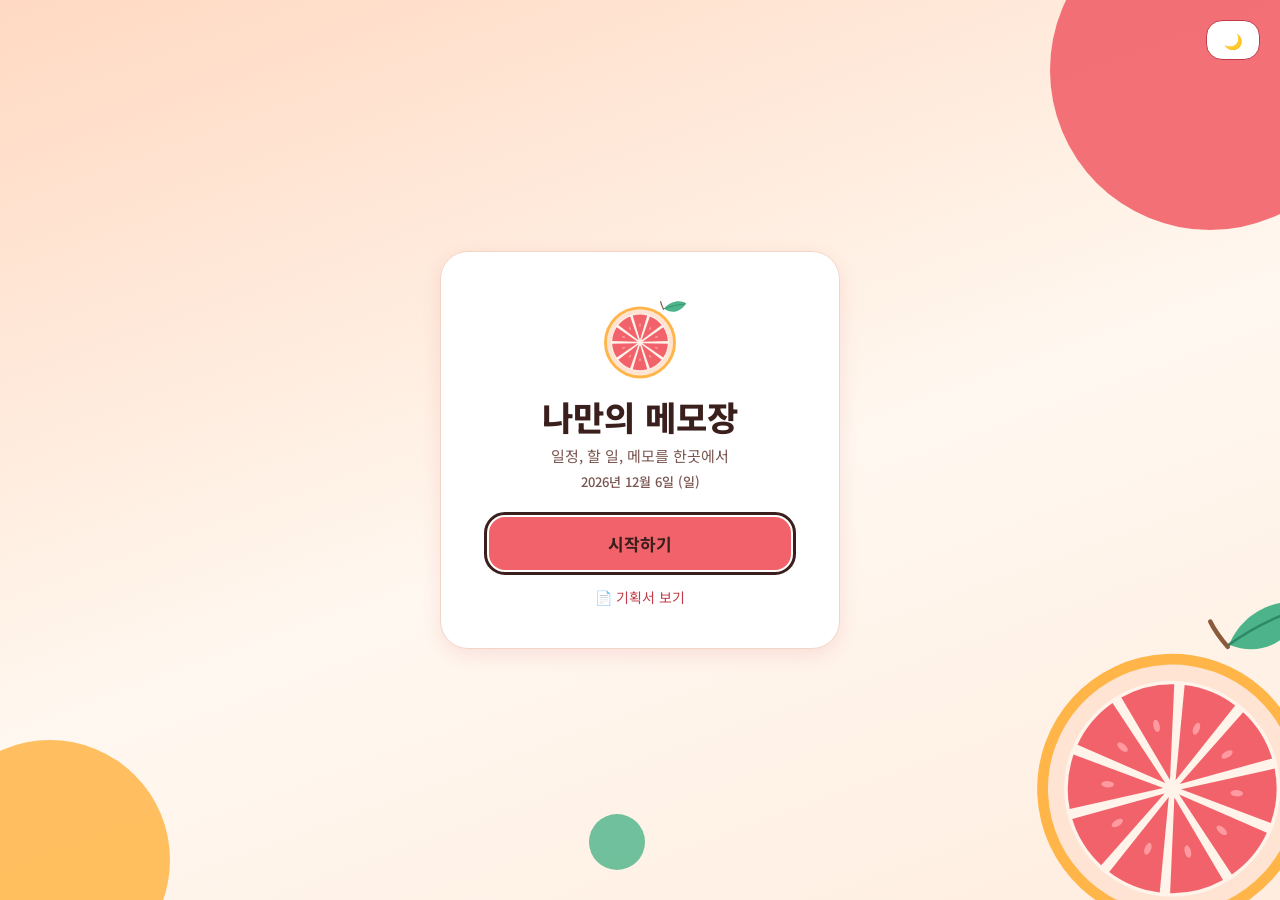
==== memo-jamong.html @ b7bcbe64 "Add memo-jamong.html with the grapefruit design (new file) Same features and content as memo.html, r" ====
<!DOCTYPE html>
<html lang="ko">
<head>
<meta charset="UTF-8">
<meta name="viewport" content="width=device-width, initial-scale=1">
<title>나만의 메모장</title>
<link rel="preconnect" href="https://fonts.googleapis.com">
<link rel="preconnect" href="https://fonts.gstatic.com" crossorigin>
<link href="https://fonts.googleapis.com/css2?family=Noto+Sans+KR:wght@400;500;600;700;800&display=swap" rel="stylesheet">
<style>
  /* ===== 자몽 메모장 디자인 (디자인 시스템 '자몽 메모장'의 tokens.json 값 그대로) =====
     화면 구성과 기능은 기존 memo.html과 같고, 모양(색, 글꼴, 둥근 정도, 그림자, 그림)만 바꿨어요.
     색을 바꾸고 싶으면 아래 :root 의 값만 고치면 전체 분위기가 바뀝니다. */
  :root {
    --bg-100: #FFF8F0;          /* 페이지 배경 (크림빛 아이보리) */
    --bg-200: #FFEDE0;          /* 한 단계 진한 영역 */
    --surface: #FFFFFF;         /* 카드, 입력창 바탕 */
    --ink: #3A1F1D;             /* 본문 글자 */
    --ink-muted: #7A5550;       /* 보조 글자 */
    --grapefruit: #F2626B;      /* 대표색 (핑크 자몽): 버튼, 선택된 탭 */
    --on-grapefruit: #3A1F1D;   /* 대표색 위의 글자 */
    --grapefruit-deep: #C23A47; /* 밝은 바탕 위 강조 글자, 별, 링크 */
    --citrus: #FFB547;          /* 포인트색 (오렌지): 오늘 날짜, 일정 */
    --peach: #FFD9C2;           /* 부드러운 면, 태그 바탕 */
    --mint: #4DB38A;            /* 잎사귀색: 완료 체크 */
    --mint-soft: #E3F5EC;       /* 마감 뱃지 바탕 */
    --mint-ink: #1F6E50;        /* 마감 뱃지 글자 */
    --line: #F3D5C8;            /* 테두리 */
    --late-bg: #C23A47;         /* 마감 지남 뱃지 */
    --late-ink: #FFFFFF;
    --header-bg: rgba(255,255,255,.88);
    --space-1: 4px; --space-2: 8px; --space-3: 16px; --space-4: 24px; --space-5: 32px; --space-6: 48px;
    --radius-sm: 8px; --radius-md: 16px; --radius-lg: 28px; --radius-pill: 999px;
    --shadow-card: 0 6px 20px rgba(194,58,71,0.12);
    --font-sans: "Pretendard", "Noto Sans KR", system-ui, sans-serif;
    --fruit: url("[data-uri]");  /* 자몽 단면 그림 */
  }
  /* 다크 모드: 🌙 버튼을 누르면 같은 이름의 색이 어두운 값으로 바뀝니다 */
  :root[data-theme="dark"] {
    color-scheme: dark;
    --bg-100: #22171A; --bg-200: #2D2024; --surface: #33262A;
    --ink: #FBEDE6; --ink-muted: #CDAFA8;
    --grapefruit: #FF8A91; --on-grapefruit: #2A1416; --grapefruit-deep: #FF8A91;
    --citrus: #FFB547; --peach: #4A3238;
    --mint: #7FD9B3; --mint-soft: #2A3A33; --mint-ink: #7FD9B3;
    --line: #4A363B;
    --late-bg: #FF8A91; --late-ink: #2A1416;
    --header-bg: rgba(51,38,42,.9);
  }
  * { box-sizing: border-box; }
  body {
    margin: 0; color: var(--ink); font-family: var(--font-sans); font-size: 16px; line-height: 1.6;
    background: linear-gradient(160deg, var(--peach) 0%, var(--bg-100) 55%, var(--bg-200) 100%) fixed;
    min-height: 100vh;
  }
  button:focus-visible, a:focus-visible, select:focus-visible { outline: 3px solid var(--ink); outline-offset: 2px; }

  /* 배경 장식: 자몽 색 동그라미들과 자몽 단면 그림 (화면 맨 뒤, 클릭은 그대로 통과) */
  .deco { position: fixed; inset: 0; overflow: hidden; pointer-events: none; z-index: 0; }
  .blob { position: absolute; border-radius: 50%; }
  .b1 { right: -90px; top: -90px; width: 320px; height: 320px; background: var(--grapefruit); opacity: .9; }
  .b2 { left: -70px; bottom: -80px; width: 240px; height: 240px; background: var(--citrus); opacity: .85; }
  .b3 { left: 46%; bottom: 30px; width: 56px; height: 56px; background: var(--mint); opacity: .8; }
  .fruit { position: absolute; right: -70px; bottom: -60px; width: 360px; height: 360px;
           background: var(--fruit) center / contain no-repeat; transform: rotate(-14deg); }
  header, .app, .todo-view, .today-view, .cal-view, .intro { position: relative; z-index: 1; }

  header {
    display: flex; align-items: center; gap: 16px; flex-wrap: wrap;
    padding: 16px 32px; background: var(--header-bg); border-bottom: 1px solid var(--line);
    -webkit-backdrop-filter: blur(6px); backdrop-filter: blur(6px);
  }
  header h1 { margin: 0; font: 800 22px/30px var(--font-sans); display: flex; align-items: center; gap: 10px; }
  .logo { display: inline-block; width: 36px; height: 36px; flex: none; background: var(--fruit) center / contain no-repeat; }
  nav { display: inline-flex; gap: 4px; padding: 4px; background: var(--bg-200); border-radius: var(--radius-pill); }
  nav button {
    border: 0; padding: 8px 20px; border-radius: var(--radius-pill); font: 600 15px var(--font-sans);
    background: transparent; color: var(--ink-muted); cursor: pointer; white-space: nowrap;
  }
  nav button:hover { color: var(--ink); }
  nav button.active { background: var(--grapefruit); color: var(--on-grapefruit); font-weight: 700; }
  nav button:disabled { opacity: .5; cursor: not-allowed; }

  .app { display: flex; gap: 24px; padding: 24px 32px; height: calc(100vh - 80px); }
  .list-panel, .editor-panel {
    background: var(--surface); border-radius: var(--radius-lg); border: 1px solid var(--line);
    padding: 20px; display: flex; flex-direction: column; box-shadow: var(--shadow-card);
  }
  .list-panel { width: 320px; flex-shrink: 0; }
  .editor-panel { flex: 1; min-width: 0; }

  .toolbar { display: flex; gap: 8px; margin-bottom: 12px; }
  input[type=text], input[type=date], input[type=time], select {
    border: 1.5px solid var(--line); border-radius: var(--radius-sm); padding: 9px 12px;
    font: 400 15px var(--font-sans); color: var(--ink); background: var(--surface); outline: none;
  }
  input[type=text] { width: 100%; }
  input[type=text]:focus, input[type=date]:focus, input[type=time]:focus, select:focus, textarea:focus {
    border-color: var(--grapefruit-deep); box-shadow: 0 0 0 3px var(--peach);
  }
  ::placeholder { color: var(--ink-muted); opacity: .75; }

  .btn {
    border: 0; background: var(--grapefruit); color: var(--on-grapefruit); border-radius: var(--radius-md);
    padding: 10px 18px; font: 700 15px var(--font-sans); cursor: pointer; white-space: nowrap;
  }
  .btn:hover { filter: brightness(.95); }
  .btn.ghost { background: var(--surface); color: var(--grapefruit-deep); border: 1.5px solid var(--grapefruit-deep); padding: 8.5px 16.5px; }
  .btn.ghost:hover { background: var(--peach); filter: none; }

  #memoList { overflow-y: auto; flex: 1; display: flex; flex-direction: column; gap: 8px; padding: 2px; }
  .memo-item { padding: 12px 14px; border-radius: var(--radius-md); background: var(--bg-100); border: 1.5px solid var(--line); cursor: pointer; }
  .memo-item:hover { border-color: var(--grapefruit); }
  .memo-item.selected { border-color: var(--grapefruit-deep); background: var(--peach); }
  .memo-item .t { font-weight: 700; font-size: 15px; white-space: nowrap; overflow: hidden; text-overflow: ellipsis; }
  .memo-item .p { font-size: 13px; color: var(--ink-muted); margin-top: 4px; white-space: nowrap; overflow: hidden; text-overflow: ellipsis; }
  .memo-item .d { font: 500 12px var(--font-sans); color: var(--ink-muted); margin-top: 4px; }
  .empty { color: var(--ink-muted); text-align: center; margin: auto; font-size: 14px; line-height: 1.7; }

  .editor-head { display: flex; gap: 8px; align-items: center; margin-bottom: 12px; }
  #titleInput { font-size: 20px; font-weight: 700; }
  #star { background: none; border: none; font-size: 26px; cursor: pointer; color: var(--ink-muted); opacity: .55; }
  #star.on { color: var(--grapefruit-deep); opacity: 1; }
  textarea {
    flex: 1; width: 100%; resize: none; border: 1.5px solid var(--line); border-radius: var(--radius-md);
    padding: 14px; font: 400 16px/26px var(--font-sans); color: var(--ink); outline: none; background: var(--surface);
  }
  .editor-foot { display: flex; justify-content: space-between; align-items: center; margin-top: 12px; font: 500 13px var(--font-sans); color: var(--ink-muted); }
  .editor-meta { display: flex; gap: 8px; align-items: center; flex-wrap: wrap; margin-bottom: 12px; font: 500 13px var(--font-sans); color: var(--ink-muted); }
  .tagbar { display: flex; gap: 6px; flex-wrap: wrap; margin-bottom: 12px; }
  .tagbar button, .todo-filters button {
    border: 0; background: var(--peach); color: var(--ink); border-radius: var(--radius-pill);
    padding: 6px 14px; font: 500 13px var(--font-sans); cursor: pointer;
  }
  .tagbar button:hover, .todo-filters button:hover { filter: brightness(.96); }
  .tagbar button.active, .todo-filters button.active { background: var(--grapefruit); color: var(--on-grapefruit); font-weight: 700; }
  .list-foot { margin-top: 12px; }
  .list-foot .btn { width: 100%; }

  [hidden] { display: none !important; }

  /* ===== 할 일 화면 ===== */
  .todo-view { max-width: 720px; margin: 0 auto; padding: 24px 32px; }
  .todo-card { background: var(--surface); border-radius: var(--radius-lg); border: 1px solid var(--line); padding: 20px; box-shadow: var(--shadow-card); }
  .todo-add { display: flex; gap: 8px; flex-wrap: wrap; margin-bottom: 16px; }
  .todo-add input[type=text] { flex: 1; min-width: 180px; }
  .todo-filters { display: flex; gap: 6px; align-items: center; margin-bottom: 12px; flex-wrap: wrap; }
  .todo-filters input[type=text] { width: 160px; padding: 6px 12px; font-size: 14px; }
  #todoCount { margin-left: auto; font: 500 13px var(--font-sans); color: var(--ink-muted); }
  #todoList { display: flex; flex-direction: column; gap: 8px; }
  .todo-item { display: flex; align-items: center; gap: 12px; padding: 12px 16px; background: var(--bg-100); border: 1px solid var(--line); border-radius: var(--radius-md); }
  .todo-item input[type=checkbox] {
    -webkit-appearance: none; appearance: none; width: 22px; height: 22px; margin: 0; flex: none; cursor: pointer;
    border: 2px solid var(--grapefruit-deep); border-radius: var(--radius-sm); background: transparent; display: grid; place-content: center;
  }
  .todo-item input[type=checkbox]:checked { background: var(--mint); border-color: var(--mint); }
  .todo-item input[type=checkbox]:checked::after {
    content: ""; width: 5px; height: 10px; border: solid #3A1F1D; border-width: 0 2.5px 2.5px 0; transform: rotate(45deg) translate(-1px, -1px);
  }
  .todo-item input[type=checkbox]:focus-visible { outline: 3px solid var(--ink); outline-offset: 2px; }
  .todo-item .txt { flex: 1; font-size: 16px; word-break: break-word; }
  .todo-item.done .txt { text-decoration: line-through; color: var(--ink-muted); }
  .badge { font: 600 12.5px var(--font-sans); padding: 3px 12px; border-radius: var(--radius-pill); background: var(--mint-soft); color: var(--mint-ink); white-space: nowrap; }
  .badge.today { background: var(--citrus); color: #3A1F1D; }
  .badge.late { background: var(--late-bg); color: var(--late-ink); }
  .todo-item.done .badge { opacity: .55; }
  .badge.none { background: transparent; color: var(--ink-muted); border: 1px dashed var(--ink-muted); cursor: pointer; }
  .badge.clickable { cursor: pointer; }
  .todo-del { border: none; background: none; color: var(--ink-muted); font-size: 18px; cursor: pointer; }
  .todo-del:hover { color: var(--grapefruit-deep); }
  .edit-btn { border: none; background: none; color: var(--ink-muted); font-size: 15px; cursor: pointer; }
  .edit-btn:hover { color: var(--grapefruit-deep); }
  .inline-edit { flex: 1; min-width: 0; padding: 4px 8px !important; font-size: 15px !important; }

  /* ===== 오늘 화면 ===== */
  .today-view { max-width: 1000px; margin: 0 auto; padding: 24px 32px; }
  .today-view h2 { margin: 0 0 16px; font: 800 28px/36px var(--font-sans); }
  .today-grid { display: grid; grid-template-columns: repeat(3, 1fr); gap: 24px; align-items: start; }
  .today-grid h3 { margin: 0 0 12px; font: 700 18px/26px var(--font-sans); }
  .stack { display: flex; flex-direction: column; gap: 8px; }
  .tm-item { padding: 12px 14px; border-radius: var(--radius-md); background: var(--bg-100); cursor: pointer; border: 1.5px solid var(--line); }
  .tm-item:hover { border-color: var(--grapefruit); }
  .tm-item .t { font-weight: 700; font-size: 15px; white-space: nowrap; overflow: hidden; text-overflow: ellipsis; }
  .tm-item .p { font-size: 13px; color: var(--ink-muted); margin-top: 4px; white-space: nowrap; overflow: hidden; text-overflow: ellipsis; }
  .tm-item.in-side { margin-bottom: 0; }
  .side-sub { font: 600 13px var(--font-sans); color: var(--ink-muted); margin-top: 8px; }

  /* ===== 캘린더 화면 ===== */
  .cal-view { display: flex; gap: 24px; max-width: 1000px; margin: 0 auto; padding: 24px 32px; align-items: flex-start; }
  .cal-card { background: var(--surface); border-radius: var(--radius-lg); border: 1px solid var(--line); padding: 20px; box-shadow: var(--shadow-card); }
  .cal-card:first-child { flex: 1; min-width: 0; }
  .cal-side { width: 320px; flex-shrink: 0; }
  .cal-side h3 { margin: 0 0 12px; font: 700 18px/26px var(--font-sans); }
  .cal-head { display: flex; align-items: center; gap: 8px; margin-bottom: 12px; }
  .cal-head strong { flex: 1; text-align: center; font: 700 20px var(--font-sans); }
  .cal-grid { display: grid; grid-template-columns: repeat(7, 1fr); gap: 6px; }
  .cal-dow { text-align: center; font: 600 13px var(--font-sans); color: var(--ink-muted); padding: 4px 0; }
  .cal-cell {
    min-height: 76px; border: 1.5px solid transparent; background: var(--bg-100); border-radius: 12px;
    padding: 5px 7px; text-align: left; cursor: pointer; font-family: inherit; color: var(--ink);
    display: flex; flex-direction: column; gap: 2px; overflow: hidden;
  }
  .cal-cell:hover { border-color: var(--grapefruit); }
  .cal-cell.sel { border-color: var(--grapefruit-deep); }
  .cal-cell.blank { background: transparent; border: none; cursor: default; }
  .cal-cell .num { font-size: 13px; align-self: flex-start; }
  .cal-cell.today .num { background: var(--citrus); color: #3A1F1D; border-radius: var(--radius-pill); padding: 0 8px; font-weight: 700; }
  .cal-cell.sun .num { color: var(--grapefruit-deep); }
  .cal-cell.sat .num { color: var(--mint-ink); }
  .cal-ev { font-size: 11px; background: var(--citrus); color: #3A1F1D; border-radius: 6px; padding: 1px 6px; white-space: nowrap; overflow: hidden; text-overflow: ellipsis; }
  .cal-ev.todo { background: var(--mint-soft); color: var(--mint-ink); }
  .cal-ev.memo { background: var(--peach); color: var(--ink); }
  .cal-more { font-size: 11px; color: var(--ink-muted); }
  .cal-dot { display: none; width: 6px; height: 6px; border-radius: 50%; background: var(--grapefruit-deep); }

  /* ===== 시작 화면 ===== */
  .intro { display: none; min-height: 100vh; align-items: center; justify-content: center; padding: 24px; }
  body.intro-on .intro { display: flex; }
  body.intro-on header, body.intro-on main { display: none; }   /* 시작하기 전에는 메모장을 숨겨요 */
  .intro-card {
    background: var(--surface); border: 1px solid var(--line); border-radius: var(--radius-lg);
    padding: 40px 48px; text-align: center; max-width: 400px; width: 100%; box-shadow: var(--shadow-card);
  }
  .intro-theme { position: absolute; top: 20px; right: 20px; }
  .intro-icon { width: 96px; height: 96px; margin: 0 auto 8px; background: var(--fruit) center / contain no-repeat; }
  .intro-card h1 { margin: 8px 0 6px; font: 800 34px/42px var(--font-sans); }
  .intro-card p { margin: 0; color: var(--ink-muted); font-size: 15px; }
  .intro-card .intro-date { margin-top: 4px; font-size: 13px; font-weight: 500; }
  .intro-card .btn { margin-top: 24px; width: 100%; font-size: 17px; padding: 14px 0; }
  .intro-link { display: block; margin-top: 16px; font-size: 14px; color: var(--grapefruit-deep); text-decoration: none; }
  .intro-link:hover { text-decoration: underline; }

  @media (max-width: 720px) {
    header { padding: 12px; gap: 10px; }
    nav { order: 3; width: 100%; }
    nav button { flex: 1; padding: 8px 6px; }
    .app { flex-direction: column; height: auto; padding: 12px; }
    .list-panel { width: 100%; max-height: 300px; }
    .editor-panel { min-height: 420px; }
    .todo-view, .today-view, .cal-view { padding: 12px; }
    .today-grid { grid-template-columns: 1fr; }
    .cal-view { flex-direction: column; }
    .cal-side { width: 100%; }
    .cal-cell { min-height: 48px; }
    .cal-ev, .cal-more { display: none; }
    .cal-dot.has { display: block; }
    .todo-filters input[type=text] { width: 100%; order: 5; }
    .todo-item { flex-wrap: wrap; }
    .intro-card { padding: 32px 24px; }
    .b1 { width: 200px; height: 200px; right: -70px; top: -70px; }
    .b2 { width: 150px; height: 150px; }
    .b3 { display: none; }
    .fruit { width: 220px; height: 220px; right: -50px; bottom: -40px; }
  }
</style>
</head>
<body class="intro-on">
<div class="deco" aria-hidden="true"><i class="blob b1"></i><i class="blob b2"></i><i class="blob b3"></i><i class="fruit"></i></div>

<!-- 시작 화면: "시작하기"를 눌러야 메모장이 나타나요 -->
<section class="intro" id="intro">
  <button class="btn ghost theme-btn intro-theme" title="다크 모드 켜기/끄기">🌙</button>
  <div class="intro-card">
    <div class="intro-icon" aria-hidden="true"></div>
    <h1>나만의 메모장</h1>
    <p>일정, 할 일, 메모를 한곳에서</p>
    <p class="intro-date" id="introDate"></p>
    <button class="btn" id="startBtn">시작하기</button>
    <a class="intro-link" href="PRD.html">📄 기획서 보기</a>
  </div>
</section>

<header>
  <h1><span class="logo" aria-hidden="true"></span>나만의 메모장</h1>
  <nav>
    <button class="active" data-tab="today">오늘</button>
    <button data-tab="memo">메모</button>
    <button data-tab="todo">할 일</button>
    <button data-tab="calendar">캘린더</button>
  </nav>
  <button class="btn ghost theme-btn" style="margin-left:auto" title="다크 모드 켜기/끄기">🌙</button>
</header>

<!-- 오늘 화면 (첫 화면) -->
<main class="today-view" id="todayView">
  <h2 id="todayTitle"></h2>
  <div class="today-grid">
    <section class="cal-card"><h3>📅 오늘 일정</h3><div class="stack" id="tdEvents"></div></section>
    <section class="cal-card"><h3>✅ 오늘 할 일</h3><div class="stack" id="tdTodos"></div></section>
    <section class="cal-card"><h3>📝 최근 메모</h3><div class="stack" id="tdMemos"></div></section>
  </div>
</main>

<main class="app" id="memoView" hidden>
  <!-- 왼쪽: 메모 목록 -->
  <section class="list-panel">
    <div class="toolbar">
      <input type="text" id="search" placeholder="메모 검색">
      <button class="btn" id="newBtn">+ 새 메모</button>
    </div>
    <div class="tagbar" id="tagBar"></div>
    <div id="memoList"></div>
    <div class="list-foot"><button class="btn ghost" id="exportBtn" title="모든 메모를 텍스트 파일로 저장">⬇ 메모 내보내기</button></div>
  </section>

  <!-- 오른쪽: 메모 쓰는 곳 -->
  <section class="editor-panel" id="editorPanel">
    <div class="editor-head">
      <input type="text" id="titleInput" placeholder="제목">
      <button id="star" title="중요 표시">★</button>
    </div>
    <div class="editor-meta">
      <label for="memoDate">📅 날짜</label>
      <input type="date" id="memoDate" title="날짜를 정하면 그날 캘린더에서 열어볼 수 있어요">
      <label for="memoTag">🏷 태그</label>
      <select id="memoTag"></select>
    </div>
    <textarea id="contentInput" placeholder="여기에 내용을 적어보세요. 쓰는 대로 자동 저장돼요."></textarea>
    <div class="editor-foot">
      <span id="status">자동 저장됨</span>
      <button class="btn ghost" id="delBtn">삭제</button>
    </div>
  </section>
</main>

<!-- 할 일 화면 -->
<main class="todo-view" id="todoView" hidden>
  <section class="todo-card">
    <div class="todo-add">
      <input type="text" id="todoInput" placeholder="할 일을 적고 Enter 또는 추가 버튼" maxlength="200">
      <input type="date" id="todoDue" title="마감 날짜 (선택)">
      <button class="btn" id="todoAddBtn">추가</button>
    </div>
    <div class="todo-filters">
      <button class="active" data-filter="all">전체</button>
      <button data-filter="active">진행 중</button>
      <button data-filter="done">완료</button>
      <input type="text" id="todoSearch" placeholder="할 일 검색">
      <span id="todoCount"></span>
    </div>
    <div id="todoList"></div>
  </section>
</main>

<!-- 캘린더 화면 -->
<main class="cal-view" id="calView" hidden>
  <section class="cal-card">
    <div class="cal-head">
      <button class="btn ghost" id="calPrev" title="이전 달">◀</button>
      <strong id="calTitle"></strong>
      <button class="btn ghost" id="calNext" title="다음 달">▶</button>
      <button class="btn" id="calToday">오늘</button>
    </div>
    <div class="cal-grid" id="calGrid"></div>
  </section>
  <section class="cal-card cal-side">
    <h3 id="dayTitle"></h3>
    <div class="todo-add">
      <input type="text" id="evInput" placeholder="일정 제목" maxlength="100">
      <input type="time" id="evTime" title="시간 (선택)">
      <button class="btn" id="evAddBtn">추가</button>
    </div>
    <div id="evList"></div>
  </section>
</main>

<script>
  // ===== 1. 저장소: 브라우저 안에 메모를 보관합니다 =====
  const KEY = "memo-app-v1";            // 저장할 때 쓰는 이름표
  let memos = [];                        // 메모들이 담긴 목록
  let currentId = null;                  // 지금 보고 있는 메모의 번호
  const TAGS = ["공부", "취업", "개인"];  // 태그 목록 (여기에 글자를 추가하면 태그가 늘어나요)
  let tagFilter = "";                    // 목록에서 보고 있는 태그 ("" = 전체)

  function load() {
    try { memos = JSON.parse(localStorage.getItem(KEY)) || []; }
    catch (e) { memos = []; }
  }
  function save() {
    try { localStorage.setItem(KEY, JSON.stringify(memos)); }
    catch (e) { document.getElementById("status").textContent = "저장 실패 (브라우저 설정 확인)"; }
  }

  // ===== 2. 화면에 보여주기 =====
  const $list = document.getElementById("memoList");
  const $title = document.getElementById("titleInput");
  const $content = document.getElementById("contentInput");
  const $star = document.getElementById("star");
  const $status = document.getElementById("status");
  const $search = document.getElementById("search");
  const $mDate = document.getElementById("memoDate");
  const $mTag = document.getElementById("memoTag");
  // 태그 선택 상자 채우기: "태그 없음" + TAGS
  [["", "태그 없음"]].concat(TAGS.map(t => [t, t])).forEach(([v, label]) => {
    const o = document.createElement("option"); o.value = v; o.textContent = label; $mTag.appendChild(o);
  });

  function fmt(ts) {
    const d = new Date(ts);
    return `${d.getFullYear()}.${d.getMonth()+1}.${d.getDate()} ${String(d.getHours()).padStart(2,"0")}:${String(d.getMinutes()).padStart(2,"0")}`;
  }

  function renderList() {
    const q = $search.value.trim().toLowerCase();
    // 중요 표시한 메모를 위로, 그다음 최근 수정 순
    const shown = memos
      .filter(m => (m.title + m.content).toLowerCase().includes(q) && (!tagFilter || m.tag === tagFilter))
      .sort((a, b) => (b.star - a.star) || (b.updated - a.updated));
    $list.innerHTML = "";
    if (shown.length === 0) {
      $list.innerHTML = `<div class="empty">${q ? "검색 결과가 없어요" : "아직 메모가 없어요.<br>‘+ 새 메모’를 눌러보세요 🍊"}</div>`;
      return;
    }
    shown.forEach(m => {
      const el = document.createElement("div");
      el.className = "memo-item" + (m.id === currentId ? " selected" : "");
      const t = document.createElement("div"); t.className = "t";
      t.textContent = (m.star ? "★ " : "") + (m.title || "제목 없음");
      const p = document.createElement("div"); p.className = "p";
      p.textContent = m.content || "내용 없음";
      const d = document.createElement("div"); d.className = "d";
      d.textContent = fmt(m.updated) + (m.tag ? " · #" + m.tag : "") + (m.date ? " · 📅 " + m.date : "");
      el.append(t, p, d);
      el.onclick = () => select(m.id);
      $list.appendChild(el);
    });
  }

  function renderEditor() {
    const m = memos.find(x => x.id === currentId);
    const has = !!m;
    $title.disabled = $content.disabled = !has;
    $title.value = has ? m.title : "";
    $content.value = has ? m.content : "";
    $star.classList.toggle("on", has && !!m.star);
    $mDate.disabled = $mTag.disabled = !has;
    $mDate.value = has ? (m.date || "") : "";
    $mTag.value = has ? (m.tag || "") : "";
    $status.textContent = has ? "자동 저장됨" : "메모를 고르거나 새로 만들어보세요";
  }

  function select(id) { currentId = id; renderList(); renderEditor(); }

  // ===== 3. 새 메모 / 수정 / 삭제 =====
  document.getElementById("newBtn").onclick = () => {
    const m = { id: Date.now(), title: "", content: "", star: false, date: "", tag: "", updated: Date.now() };
    memos.push(m); save();
    $search.value = "";
    select(m.id);
    $title.focus();
  };

  function onEdit() {
    const m = memos.find(x => x.id === currentId);
    if (!m) return;
    m.title = $title.value;
    m.content = $content.value;
    m.date = $mDate.value;
    m.tag = $mTag.value;
    m.updated = Date.now();
    save();
    $status.textContent = "자동 저장됨";
    renderList();
  }
  $title.addEventListener("input", onEdit);
  $content.addEventListener("input", onEdit);
  $mDate.addEventListener("change", onEdit);
  $mTag.addEventListener("change", onEdit);

  $star.onclick = () => {
    const m = memos.find(x => x.id === currentId);
    if (!m) return;
    m.star = !m.star; save();
    $star.classList.toggle("on", m.star);
    renderList();
  };

  document.getElementById("delBtn").onclick = () => {
    const m = memos.find(x => x.id === currentId);
    if (!m) return;
    if (!confirm("이 메모를 삭제할까요? 삭제하면 되돌릴 수 없어요.")) return;
    memos = memos.filter(x => x.id !== currentId);
    save();
    currentId = memos.length ? memos[0].id : null;
    renderList(); renderEditor();
  };

  $search.addEventListener("input", renderList);

  // 목록 위 태그 필터 버튼 ("전체" + 태그들)
  function renderTagBar() {
    const $bar = document.getElementById("tagBar");
    $bar.innerHTML = "";
    [["", "전체"]].concat(TAGS.map(t => [t, "#" + t])).forEach(([v, label]) => {
      const b = document.createElement("button");
      b.textContent = label;
      b.className = tagFilter === v ? "active" : "";
      b.onclick = () => { tagFilter = v; renderTagBar(); renderList(); };
      $bar.appendChild(b);
    });
  }

  // 메모를 다른 탭에서 열 때: 검색/태그 필터를 풀어서 목록에 보이게 해요
  function openMemo(id) {
    showTab("memo");
    $search.value = ""; tagFilter = ""; renderTagBar();
    select(id);
  }

  // 내보내기: 모든 메모를 텍스트 파일(.txt)로 내려받기 (서버 없이 브라우저에서 만들어요)
  document.getElementById("exportBtn").onclick = () => {
    if (!memos.length) { alert("내보낼 메모가 없어요."); return; }
    const text = memos.slice().sort((a, b) => b.updated - a.updated).map(m =>
      ["# " + (m.title || "제목 없음"),
       "태그: " + (m.tag || "없음") + " / 날짜: " + (m.date || "없음") + " / 수정: " + fmt(m.updated),
       "", m.content, "", "----------"].join("\n")
    ).join("\n\n");
    const blob = new Blob(["﻿" + text], { type: "text/plain;charset=utf-8" });
    const a = document.createElement("a");
    a.href = URL.createObjectURL(blob);
    a.download = "memos-" + todayStr() + ".txt";
    document.body.appendChild(a); a.click(); a.remove();
    setTimeout(() => URL.revokeObjectURL(a.href), 1000);
  };

  // 다크 모드: 선택을 브라우저에 기억해요. 처음엔 컴퓨터의 다크 모드 설정을 따라가요
  const $themeBtns = document.querySelectorAll(".theme-btn");   // 시작 화면과 메모장의 버튼 둘 다
  let theme = null;
  try { theme = localStorage.getItem("theme-v1"); } catch (e) {}
  if (theme !== "dark" && theme !== "light") theme = window.matchMedia("(prefers-color-scheme: dark)").matches ? "dark" : "light";
  function applyTheme() {
    document.documentElement.dataset.theme = theme;
    $themeBtns.forEach(b => { b.textContent = theme === "dark" ? "☀️" : "🌙"; });
  }
  $themeBtns.forEach(b => {
    b.onclick = () => {
      theme = theme === "dark" ? "light" : "dark";
      applyTheme();
      try { localStorage.setItem("theme-v1", theme); } catch (e) {}
    };
  });
  applyTheme();

  // ===== 제자리 수정: 글자/날짜/시간을 눌러서 바로 고치는 공통 도구 =====
  // 돌려주는 함수를 실행하면 el이 입력칸으로 바뀌어요.
  // 글자: Enter=저장, Esc=취소 / 날짜·시간: 고르면 저장. onSave에는 새 값(취소면 null)이 들어와요.
  function editField(el, type, current, onSave) {
    return () => {
      const inp = document.createElement("input");
      inp.type = type; inp.value = current || "";
      if (type === "text") { inp.maxLength = 200; inp.className = "inline-edit"; }
      let finished = false;
      const done = ok => { if (finished) return; finished = true; onSave(ok ? inp.value.trim() : null); };
      inp.addEventListener("keydown", e => { if (e.key === "Enter") done(true); else if (e.key === "Escape") done(false); });
      inp.addEventListener("blur", () => done(true));
      if (type !== "text") inp.addEventListener("change", () => done(true));
      el.replaceWith(inp); inp.focus();
      if (type === "text") inp.select();
    };
  }

  // ===== 할 일(TO DO) =====
  const TKEY = "todo-app-v1";            // 할 일 저장 이름표 (메모와 따로 보관)
  let todos = [];                         // 할 일 목록
  let filter = "all";                     // 보기 방식: all / active / done

  function loadTodos() {
    try { todos = JSON.parse(localStorage.getItem(TKEY)) || []; }
    catch (e) { todos = []; }
  }
  function saveTodos() {
    try { localStorage.setItem(TKEY, JSON.stringify(todos)); } catch (e) {}
  }
  // 오늘 날짜를 "2026-11-26" 모양 글자로 만들기
  function todayStr() {
    const d = new Date();
    return d.getFullYear() + "-" + String(d.getMonth() + 1).padStart(2, "0") + "-" + String(d.getDate()).padStart(2, "0");
  }

  const $todoList = document.getElementById("todoList");
  const $todoInput = document.getElementById("todoInput");
  const $todoDue = document.getElementById("todoDue");
  const $todoSearch = document.getElementById("todoSearch");
  $todoSearch.addEventListener("input", () => renderTodos());

  function renderTodos() {
    const t = todayStr();
    const left = todos.filter(x => !x.done).length;
    document.getElementById("todoCount").textContent = `남은 일 ${left}개 / 전체 ${todos.length}개`;

    // 안 끝난 일 먼저 → 마감 빠른 순 → 마감 없는 일은 맨 뒤
    const shown = todos
      .filter(x => filter === "all" || (filter === "done" ? x.done : !x.done))
      .filter(x => x.text.toLowerCase().includes($todoSearch.value.trim().toLowerCase()))
      .sort((a, b) => (a.done - b.done) || ((a.due || "9999") > (b.due || "9999") ? 1 : (a.due || "9999") < (b.due || "9999") ? -1 : a.id - b.id));

    $todoList.innerHTML = "";
    if (shown.length === 0) {
      $todoList.innerHTML = `<div class="empty" style="padding:24px 0">${todos.length ? "해당하는 할 일이 없어요" : "아직 할 일이 없어요.<br>위 칸에 적어서 추가해 보세요 🍊"}</div>`;
      return;
    }
    shown.forEach(x => {
      const row = document.createElement("div");
      row.className = "todo-item" + (x.done ? " done" : "");

      const cb = document.createElement("input");
      cb.type = "checkbox"; cb.checked = x.done;
      cb.onchange = () => { x.done = cb.checked; saveTodos(); renderTodos(); };

      const txt = document.createElement("span");
      txt.className = "txt"; txt.textContent = x.text;
      const startText = editField(txt, "text", x.text, v => { if (v) x.text = v; saveTodos(); renderTodos(); });
      txt.ondblclick = startText; txt.title = "더블클릭해서 수정";

      row.append(cb, txt);

      // 마감일 뱃지: 눌러서 마감일을 바꾸거나 새로 정할 수 있어요
      const b = document.createElement("span");
      b.className = "badge clickable"; b.title = "눌러서 마감일 수정";
      if (x.due) {
        const [y, m, d] = x.due.split("-");
        b.textContent = `${Number(m)}/${Number(d)}`;
        if (!x.done && x.due < t) { b.className += " late"; b.textContent += " 지남"; }
        else if (x.due === t) { b.className += " today"; b.textContent = "오늘"; }
      } else { b.className = "badge none"; b.textContent = "마감 없음"; }
      b.onclick = editField(b, "date", x.due, v => { if (v !== null) x.due = v; saveTodos(); renderTodos(); });
      row.appendChild(b);

      const ed = document.createElement("button");
      ed.className = "edit-btn"; ed.textContent = "✎"; ed.title = "내용 수정"; ed.onclick = startText;
      row.appendChild(ed);

      const del = document.createElement("button");
      del.className = "todo-del"; del.textContent = "✕"; del.title = "삭제";
      del.onclick = () => {
        todos = todos.filter(y => y.id !== x.id);
        saveTodos(); renderTodos();
      };
      row.appendChild(del);
      $todoList.appendChild(row);
    });
  }

  function addTodo() {
    const text = $todoInput.value.trim();
    if (!text) { $todoInput.focus(); return; }
    todos.push({ id: Date.now(), text: text, due: $todoDue.value || "", done: false });
    saveTodos();
    $todoInput.value = ""; $todoDue.value = "";
    $todoInput.focus();
    renderTodos();
  }
  document.getElementById("todoAddBtn").onclick = addTodo;
  $todoInput.addEventListener("keydown", e => { if (e.key === "Enter") addTodo(); });

  document.querySelectorAll("[data-filter]").forEach(btn => {
    btn.onclick = () => {
      filter = btn.dataset.filter;
      document.querySelectorAll("[data-filter]").forEach(b => b.classList.toggle("active", b === btn));
      renderTodos();
    };
  });

  // ===== 캘린더 =====
  const CKEY = "cal-app-v1";              // 일정 저장 이름표 (메모, 할 일과 따로 보관)
  let events = [];                         // 일정 목록: { id, date, time, title }
  const nowDate = new Date();
  let viewY = nowDate.getFullYear();       // 지금 보고 있는 연도
  let viewM = nowDate.getMonth();          // 지금 보고 있는 달 (0 = 1월, 11 = 12월)
  let selDate = todayStr();                // 선택한 날짜 ("2026-11-26" 모양)
  const DOW = ["일", "월", "화", "수", "목", "금", "토"];

  function loadEvents() {
    try { events = JSON.parse(localStorage.getItem(CKEY)) || []; }
    catch (e) { events = []; }
  }
  function saveEvents() {
    try { localStorage.setItem(CKEY, JSON.stringify(events)); } catch (e) {}
  }
  function ymd(y, m, d) {
    return y + "-" + String(m + 1).padStart(2, "0") + "-" + String(d).padStart(2, "0");
  }
  // 그날의 일정을 시간 순으로 (시간이 없는 일정은 맨 위)
  function eventsOf(date) {
    return events.filter(e => e.date === date).sort((a, b) => (a.time || "").localeCompare(b.time || "") || a.id - b.id);
  }

  // 그날이 마감인 할 일 (all=true면 완료한 것도 포함)
  function todosOf(date, all) {
    return todos.filter(x => x.due === date && (all || !x.done));
  }

  // 그날로 날짜를 붙인 메모
  function memosOf(date) {
    return memos.filter(m => m.date === date).sort((a, b) => b.updated - a.updated);
  }

  const $calGrid = document.getElementById("calGrid");
  const $evList = document.getElementById("evList");
  const $evInput = document.getElementById("evInput");
  const $evTime = document.getElementById("evTime");

  function renderCalendar() {
    document.getElementById("calTitle").textContent = `${viewY}년 ${viewM + 1}월`;
    $calGrid.innerHTML = "";
    DOW.forEach(n => {
      const h = document.createElement("div");
      h.className = "cal-dow"; h.textContent = n;
      $calGrid.appendChild(h);
    });

    const firstDow = new Date(viewY, viewM, 1).getDay();       // 1일이 무슨 요일인지
    const lastDay = new Date(viewY, viewM + 1, 0).getDate();   // 그 달의 마지막 날짜
    const t = todayStr();

    for (let i = 0; i < firstDow; i++) {                       // 앞쪽 빈칸
      const b = document.createElement("div");
      b.className = "cal-cell blank";
      $calGrid.appendChild(b);
    }
    for (let d = 1; d <= lastDay; d++) {
      const date = ymd(viewY, viewM, d);
      const dow = new Date(viewY, viewM, d).getDay();
      const cell = document.createElement("button");
      cell.className = "cal-cell" + (date === t ? " today" : "") + (date === selDate ? " sel" : "")
        + (dow === 0 ? " sun" : dow === 6 ? " sat" : "");
      const num = document.createElement("span");
      num.className = "num"; num.textContent = d;
      cell.appendChild(num);

      // 일정과 "마감인 할 일(아직 안 끝난 것)"을 한 줄로 합쳐서 보여줘요
      const items = eventsOf(date).map(e => ({ t: e.title, todo: false }))
        .concat(todosOf(date, false).map(x => ({ t: "☐ " + x.text, todo: true })))
        .concat(memosOf(date).map(m => ({ t: "📝 " + (m.title || "제목 없음"), todo: false, memo: true })));
      items.slice(0, 2).forEach(it => {
        const chip = document.createElement("span");
        chip.className = "cal-ev" + (it.todo ? " todo" : "") + (it.memo ? " memo" : ""); chip.textContent = it.t;
        cell.appendChild(chip);
      });
      if (items.length > 2) {
        const more = document.createElement("span");
        more.className = "cal-more"; more.textContent = `+${items.length - 2}개`;
        cell.appendChild(more);
      }
      const dot = document.createElement("span");              // 좁은 화면에서는 점으로만 표시
      dot.className = "cal-dot" + (items.length ? " has" : "");
      cell.appendChild(dot);

      cell.onclick = () => { selDate = date; renderCalendar(); };
      $calGrid.appendChild(cell);
    }
    renderDay();
  }

  // 오른쪽: 선택한 날짜의 일정 목록
  function renderDay() {
    const [y, m, d] = selDate.split("-").map(Number);
    document.getElementById("dayTitle").textContent = `${m}월 ${d}일 (${DOW[new Date(y, m - 1, d).getDay()]})`;
    const list = eventsOf(selDate);
    const dues = todosOf(selDate, true);
    const mms = memosOf(selDate);
    $evList.innerHTML = "";
    if (list.length === 0 && dues.length === 0 && mms.length === 0) {
      $evList.innerHTML = `<div class="empty" style="padding:18px 0">이 날은 일정이 없어요 🍊</div>`;
      return;
    }
    $evList.style.cssText = "display:flex;flex-direction:column;gap:8px";
    list.forEach(ev => {
      const row = document.createElement("div");
      row.className = "todo-item";
      const txt = document.createElement("span");
      txt.className = "txt"; txt.textContent = ev.title;
      const startTitle = editField(txt, "text", ev.title, v => { if (v) ev.title = v; saveEvents(); renderCalendar(); });
      txt.ondblclick = startTitle; txt.title = "더블클릭해서 수정";
      row.appendChild(txt);
      const b = document.createElement("span");
      b.title = "눌러서 시간 수정";
      if (ev.time) { b.className = "badge clickable"; b.textContent = ev.time; }
      else { b.className = "badge none"; b.textContent = "시간 없음"; }
      b.onclick = editField(b, "time", ev.time, v => { if (v !== null) ev.time = v; saveEvents(); renderCalendar(); });
      row.appendChild(b);
      const ed = document.createElement("button");
      ed.className = "edit-btn"; ed.textContent = "✎"; ed.title = "제목 수정"; ed.onclick = startTitle;
      row.appendChild(ed);
      const del = document.createElement("button");
      del.className = "todo-del"; del.textContent = "✕"; del.title = "삭제";
      del.onclick = () => {
        events = events.filter(x => x.id !== ev.id);
        saveEvents(); renderCalendar();
      };
      row.appendChild(del);
      $evList.appendChild(row);
    });
    // 그날 마감인 할 일도 여기서 바로 체크할 수 있어요
    if (dues.length) {
      const sub = document.createElement("div");
      sub.className = "side-sub"; sub.textContent = "마감인 할 일";
      $evList.appendChild(sub);
      dues.forEach(x => {
        const row = document.createElement("div");
        row.className = "todo-item" + (x.done ? " done" : "");
        const cb = document.createElement("input");
        cb.type = "checkbox"; cb.checked = x.done;
        cb.onchange = () => { x.done = cb.checked; saveTodos(); renderCalendar(); };
        const txt = document.createElement("span");
        txt.className = "txt"; txt.textContent = x.text;
        row.append(cb, txt);
        $evList.appendChild(row);
      });
    }
    // 이 날짜를 붙인 메모: 누르면 메모 탭에서 열려요
    if (mms.length) {
      const sub = document.createElement("div");
      sub.className = "side-sub"; sub.textContent = "이 날의 메모";
      $evList.appendChild(sub);
      mms.forEach(m => {
        const el = document.createElement("div"); el.className = "tm-item in-side";
        const tt = document.createElement("div"); tt.className = "t"; tt.textContent = m.title || "제목 없음";
        const pp = document.createElement("div"); pp.className = "p"; pp.textContent = m.content || "내용 없음";
        el.append(tt, pp);
        el.onclick = () => openMemo(m.id);
        $evList.appendChild(el);
      });
    }
  }

  function addEvent() {
    const title = $evInput.value.trim();
    if (!title) { $evInput.focus(); return; }
    events.push({ id: Date.now(), date: selDate, time: $evTime.value || "", title: title });
    saveEvents();
    $evInput.value = ""; $evTime.value = "";
    $evInput.focus();
    renderCalendar();
  }
  document.getElementById("evAddBtn").onclick = addEvent;
  $evInput.addEventListener("keydown", e => { if (e.key === "Enter") addEvent(); });

  document.getElementById("calPrev").onclick = () => {
    viewM--; if (viewM < 0) { viewM = 11; viewY--; }
    renderCalendar();
  };
  document.getElementById("calNext").onclick = () => {
    viewM++; if (viewM > 11) { viewM = 0; viewY++; }
    renderCalendar();
  };
  document.getElementById("calToday").onclick = () => {
    const n = new Date();
    viewY = n.getFullYear(); viewM = n.getMonth(); selDate = todayStr();
    renderCalendar();
  };

  // ===== 오늘 화면: 세 기능을 한곳에 모아 보여줘요 =====
  function renderToday() {
    const n = new Date(), t = todayStr();
    document.getElementById("todayTitle").textContent = `${n.getMonth() + 1}월 ${n.getDate()}일 (${DOW[n.getDay()]}) 오늘의 화면 🍊`;
    const msg = s => `<div class="empty" style="padding:16px 0">${s}</div>`;

    // 오늘 일정
    const $e = document.getElementById("tdEvents"); $e.innerHTML = "";
    const evs = eventsOf(t);
    if (!evs.length) $e.innerHTML = msg("오늘 일정이 없어요");
    evs.forEach(ev => {
      const row = document.createElement("div"); row.className = "todo-item";
      const txt = document.createElement("span"); txt.className = "txt"; txt.textContent = ev.title;
      row.appendChild(txt);
      if (ev.time) { const b = document.createElement("span"); b.className = "badge"; b.textContent = ev.time; row.appendChild(b); }
      $e.appendChild(row);
    });

    // 오늘 할 일: 오늘 마감이거나 마감이 지났는데 아직 안 끝낸 일
    const $t = document.getElementById("tdTodos"); $t.innerHTML = "";
    const due = todos.filter(x => !x.done && x.due && x.due <= t).sort((a, b) => a.due.localeCompare(b.due));
    if (!due.length) $t.innerHTML = msg(`오늘 마감인 할 일이 없어요<br>(남은 일 ${todos.filter(x => !x.done).length}개)`);
    due.forEach(x => {
      const row = document.createElement("div"); row.className = "todo-item";
      const cb = document.createElement("input"); cb.type = "checkbox";
      cb.onchange = () => { x.done = true; saveTodos(); renderToday(); };
      const txt = document.createElement("span"); txt.className = "txt"; txt.textContent = x.text;
      row.append(cb, txt);
      if (x.due < t) { const b = document.createElement("span"); b.className = "badge late"; b.textContent = "지남"; row.appendChild(b); }
      $t.appendChild(row);
    });

    // 최근 메모 3개 (누르면 그 메모가 열려요)
    const $m = document.getElementById("tdMemos"); $m.innerHTML = "";
    const recent = memos.slice().sort((a, b) => b.updated - a.updated).slice(0, 3);
    if (!recent.length) $m.innerHTML = msg("아직 메모가 없어요");
    recent.forEach(m => {
      const el = document.createElement("div"); el.className = "tm-item";
      const tt = document.createElement("div"); tt.className = "t"; tt.textContent = m.title || "제목 없음";
      const pp = document.createElement("div"); pp.className = "p"; pp.textContent = m.content || "내용 없음";
      el.append(tt, pp);
      el.onclick = () => { showTab("memo"); select(m.id); };
      $m.appendChild(el);
    });
  }

  // ===== 탭 바꾸기 (오늘 / 메모 / 할 일 / 캘린더) =====
  function showTab(tab) {
    document.querySelectorAll("[data-tab]").forEach(b => b.classList.toggle("active", b.dataset.tab === tab));
    document.getElementById("todayView").hidden = tab !== "today";
    document.getElementById("memoView").hidden = tab !== "memo";
    document.getElementById("todoView").hidden = tab !== "todo";
    document.getElementById("calView").hidden = tab !== "calendar";
    if (tab === "today") renderToday();
    if (tab === "todo") renderTodos();
    if (tab === "calendar") renderCalendar();
  }
  document.querySelectorAll("[data-tab]").forEach(btn => {
    btn.onclick = () => showTab(btn.dataset.tab);
  });

  // ===== 4. 시작할 때 실행 =====
  loadTodos();
  loadEvents();
  load();
  renderTagBar();
  currentId = memos.length ? memos[0].id : null;
  renderList();
  renderEditor();
  renderToday();

  // 시작 화면: 오늘 날짜를 보여주고, 버튼을 누르면 메모장이 나타나요
  (function () {
    const n = new Date();
    document.getElementById("introDate").textContent = `${n.getFullYear()}년 ${n.getMonth() + 1}월 ${n.getDate()}일 (${DOW[n.getDay()]})`;
    const btn = document.getElementById("startBtn");
    btn.onclick = () => { document.body.classList.remove("intro-on"); showTab("today"); };
    btn.focus();   // 키보드 Enter로도 시작할 수 있어요
  })();
</script>
</body>
</html>
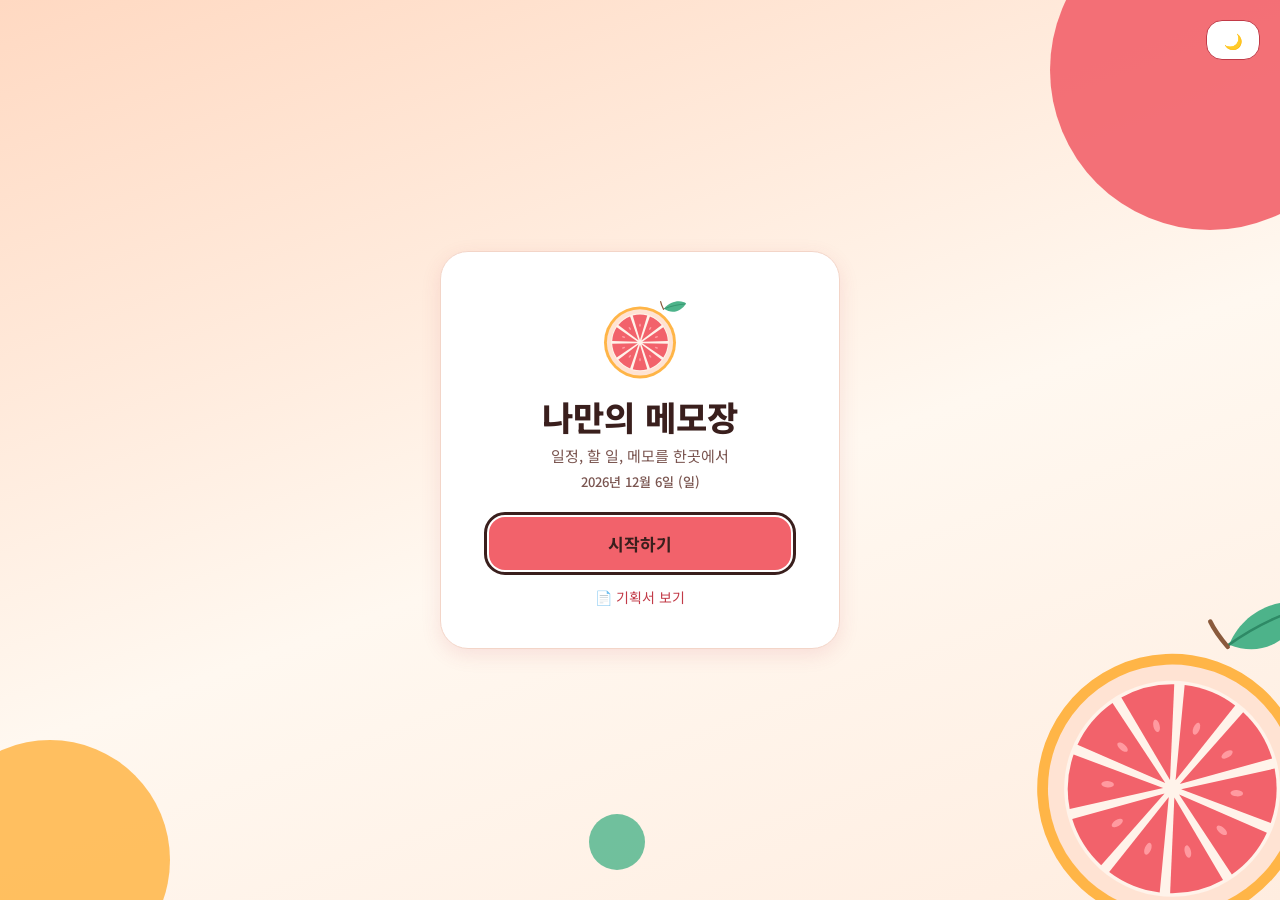
==== commit 6c4a5473: "Add grapefruit-styled PRD page and link it from the grapefruit intro - PRD-jamong.html + site-jamong" ====
--- a/memo-jamong.html
+++ b/memo-jamong.html
@@ -266,7 +266,7 @@
     <p>일정, 할 일, 메모를 한곳에서</p>
     <p class="intro-date" id="introDate"></p>
     <button class="btn" id="startBtn">시작하기</button>
-    <a class="intro-link" href="PRD.html">📄 기획서 보기</a>
+    <a class="intro-link" href="PRD-jamong.html">📄 기획서 보기</a>
   </div>
 </section>
 
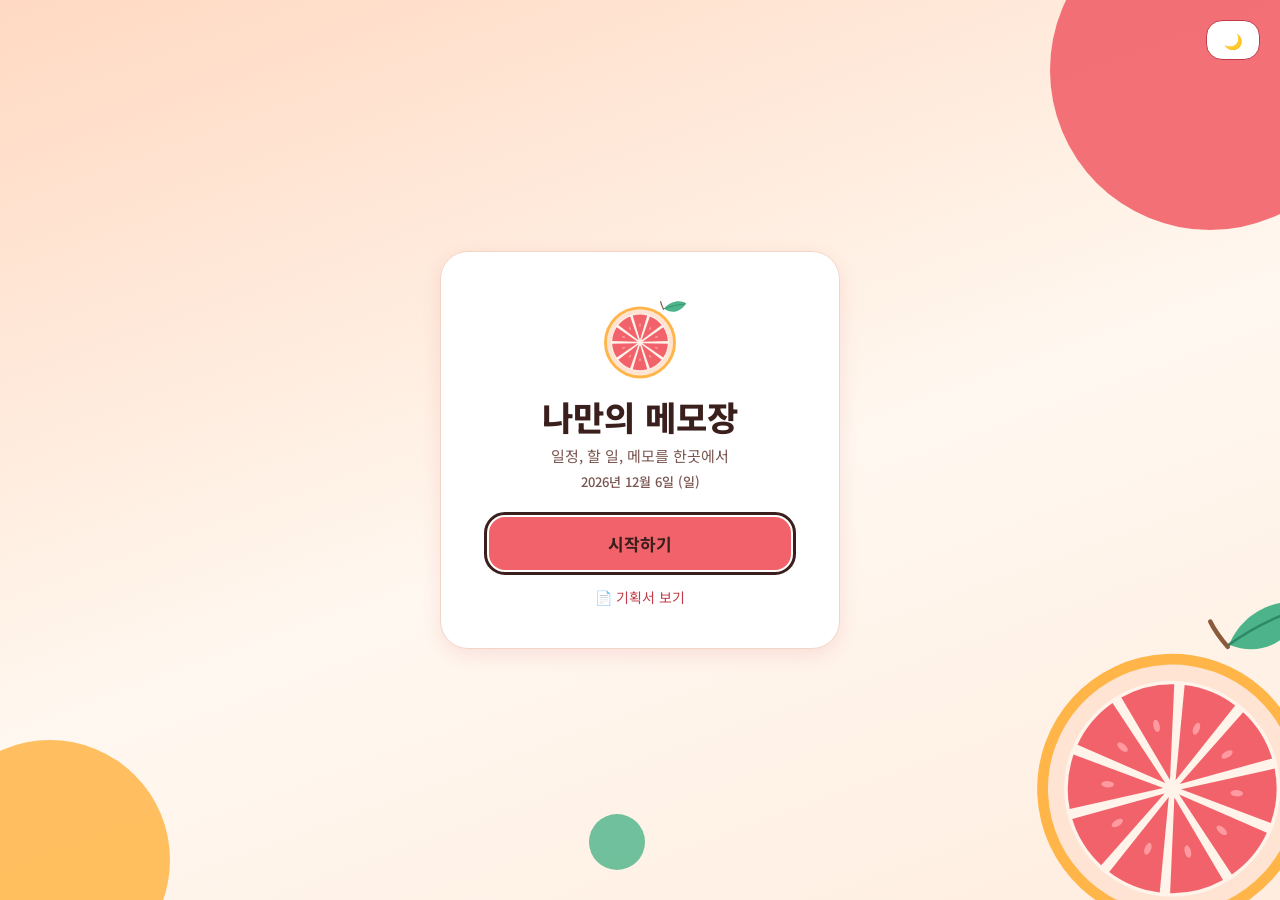
==== commit 781dbf6b: "Add a back-to-start button to both memo apps The header now has a button that returns to the start s" ====
--- a/memo-jamong.html
+++ b/memo-jamong.html
@@ -278,6 +278,7 @@
     <button data-tab="todo">할 일</button>
     <button data-tab="calendar">캘린더</button>
   </nav>
+  <button class="btn ghost" id="homeBtn" title="시작하기 화면으로 돌아가기 (쓰던 내용은 그대로 저장돼 있어요)">← 시작 화면</button>
   <button class="btn ghost theme-btn" style="margin-left:auto" title="다크 모드 켜기/끄기">🌙</button>
 </header>
 
@@ -897,7 +898,9 @@
   }
 
   // ===== 탭 바꾸기 (오늘 / 메모 / 할 일 / 캘린더) =====
+  let currentTab = "today";            // 지금 보고 있는 탭 (시작 화면에 갔다 와도 같은 탭으로 돌아와요)
   function showTab(tab) {
+    currentTab = tab;
     document.querySelectorAll("[data-tab]").forEach(b => b.classList.toggle("active", b.dataset.tab === tab));
     document.getElementById("todayView").hidden = tab !== "today";
     document.getElementById("memoView").hidden = tab !== "memo";
@@ -926,7 +929,13 @@
     const n = new Date();
     document.getElementById("introDate").textContent = `${n.getFullYear()}년 ${n.getMonth() + 1}월 ${n.getDate()}일 (${DOW[n.getDay()]})`;
     const btn = document.getElementById("startBtn");
-    btn.onclick = () => { document.body.classList.remove("intro-on"); showTab("today"); };
+    btn.onclick = () => { document.body.classList.remove("intro-on"); showTab(currentTab); };
+    // 메모장을 쓰다가 "← 시작 화면"을 누르면 시작하기 화면으로 돌아가요. 내용은 그대로 저장돼 있어요.
+    document.getElementById("homeBtn").onclick = () => {
+      document.body.classList.add("intro-on");
+      window.scrollTo(0, 0);
+      btn.focus();
+    };
     btn.focus();   // 키보드 Enter로도 시작할 수 있어요
   })();
 </script>
